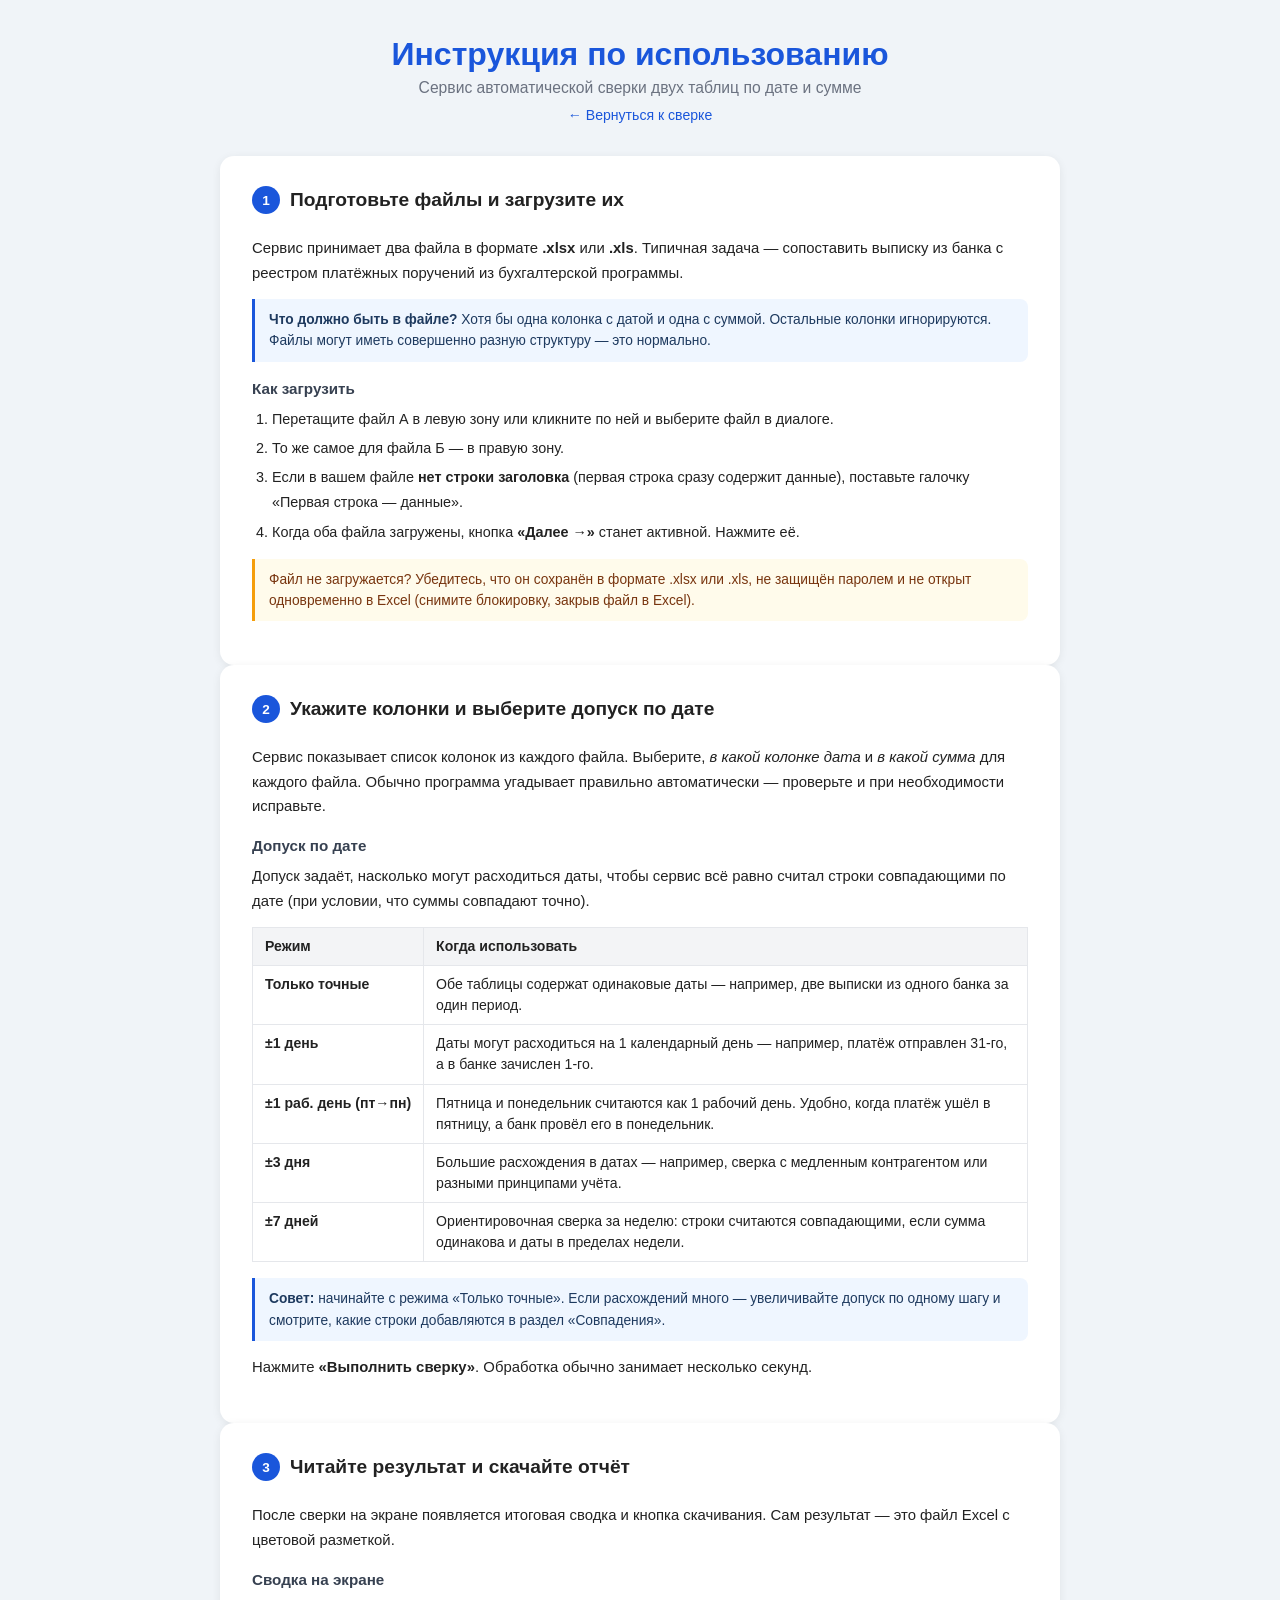
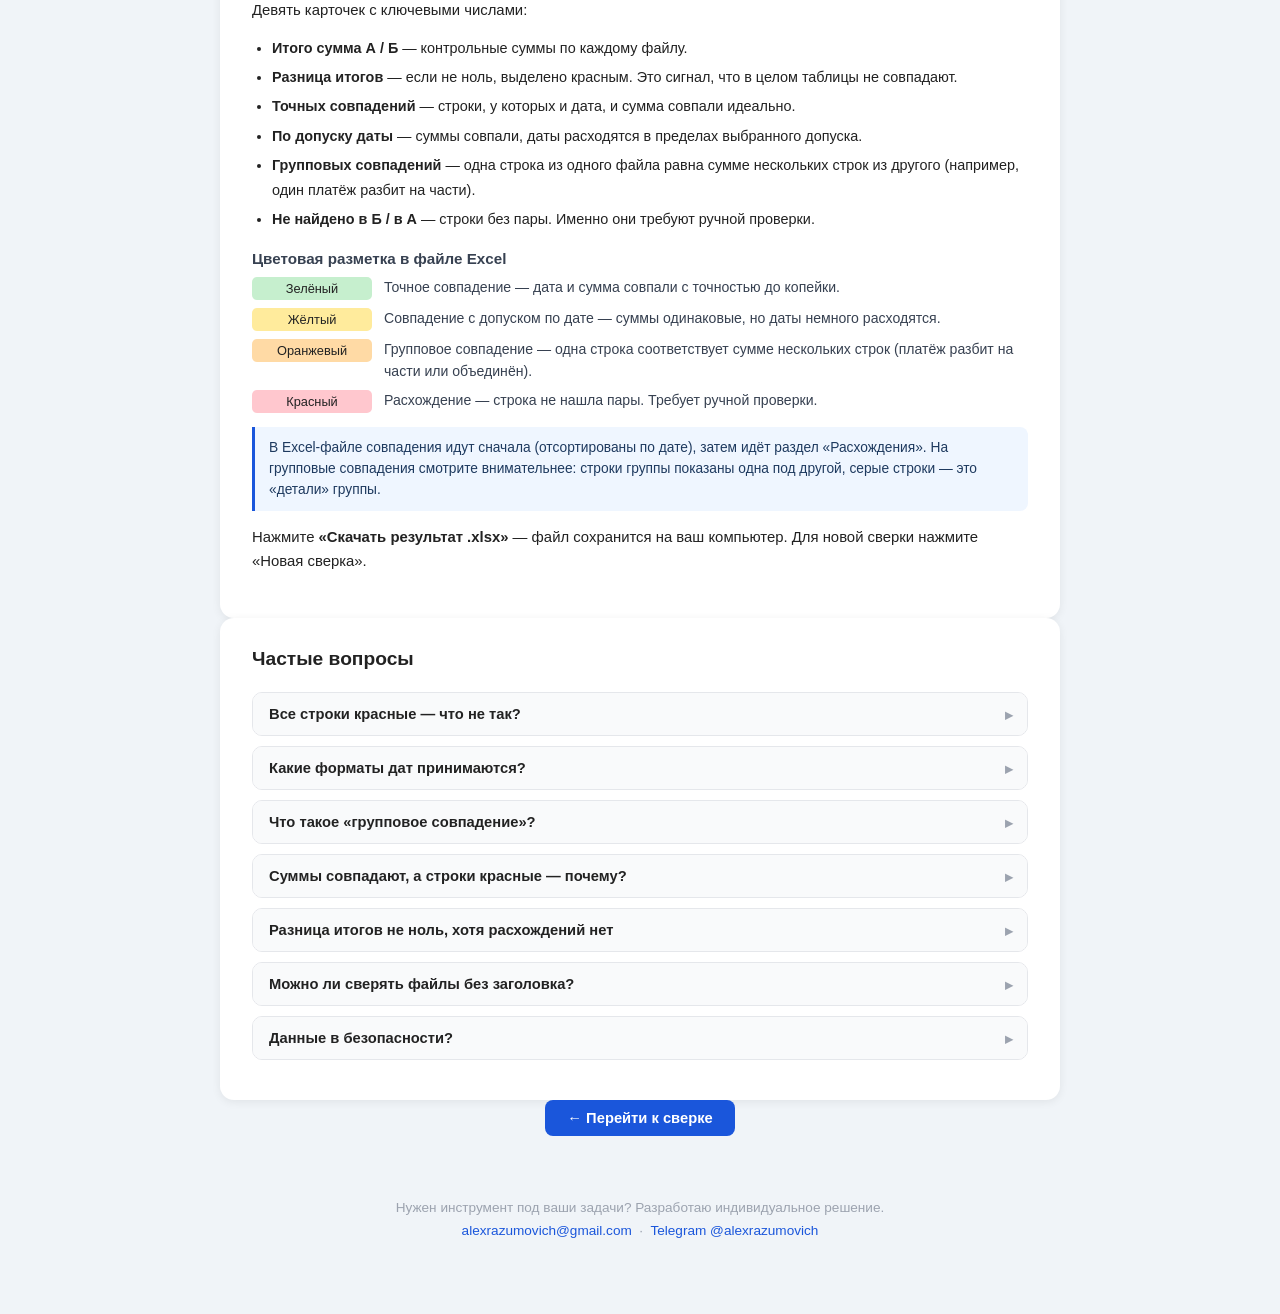
==== static/help.html @ f375e8af "Add help page with user instructions - New /help route serving static/help.html - Step-by-step guide" ====
<!DOCTYPE html>
<html lang="ru">
<head>
  <meta charset="UTF-8">
  <meta name="viewport" content="width=device-width, initial-scale=1.0">
  <title>Инструкция — Сверка документов</title>
  <link rel="stylesheet" href="/static/style.css?v=11">
</head>
<body>
<div class="container">
  <header>
    <h1>Инструкция по использованию</h1>
    <p class="subtitle">Сервис автоматической сверки двух таблиц по дате и сумме</p>
    <a href="/" class="help-back-link">← Вернуться к сверке</a>
  </header>

  <!-- Шаг 1 -->
  <section class="step help-section">
    <h2><span class="step-num">1</span> Подготовьте файлы и загрузите их</h2>

    <p class="help-p">Сервис принимает два файла в формате <strong>.xlsx</strong> или <strong>.xls</strong>. Типичная задача — сопоставить выписку из банка с реестром платёжных поручений из бухгалтерской программы.</p>

    <div class="help-tip">
      <strong>Что должно быть в файле?</strong> Хотя бы одна колонка с датой и одна с суммой. Остальные колонки игнорируются. Файлы могут иметь совершенно разную структуру — это нормально.
    </div>

    <h3 class="help-h3">Как загрузить</h3>
    <ol class="help-list">
      <li>Перетащите файл А в левую зону или кликните по ней и выберите файл в диалоге.</li>
      <li>То же самое для файла Б — в правую зону.</li>
      <li>Если в вашем файле <strong>нет строки заголовка</strong> (первая строка сразу содержит данные), поставьте галочку «Первая строка — данные».</li>
      <li>Когда оба файла загружены, кнопка <strong>«Далее →»</strong> станет активной. Нажмите её.</li>
    </ol>

    <div class="help-tip warn">
      Файл не загружается? Убедитесь, что он сохранён в формате .xlsx или .xls, не защищён паролем и не открыт одновременно в Excel (снимите блокировку, закрыв файл в Excel).
    </div>
  </section>

  <!-- Шаг 2 -->
  <section class="step help-section">
    <h2><span class="step-num">2</span> Укажите колонки и выберите допуск по дате</h2>

    <p class="help-p">Сервис показывает список колонок из каждого файла. Выберите, <em>в какой колонке дата</em> и <em>в какой сумма</em> для каждого файла. Обычно программа угадывает правильно автоматически — проверьте и при необходимости исправьте.</p>

    <h3 class="help-h3">Допуск по дате</h3>
    <p class="help-p">Допуск задаёт, насколько могут расходиться даты, чтобы сервис всё равно считал строки совпадающими по дате (при условии, что суммы совпадают точно).</p>

    <table class="help-table">
      <thead>
        <tr><th>Режим</th><th>Когда использовать</th></tr>
      </thead>
      <tbody>
        <tr>
          <td><strong>Только точные</strong></td>
          <td>Обе таблицы содержат одинаковые даты — например, две выписки из одного банка за один период.</td>
        </tr>
        <tr>
          <td><strong>±1 день</strong></td>
          <td>Даты могут расходиться на 1 календарный день — например, платёж отправлен 31-го, а в банке зачислен 1-го.</td>
        </tr>
        <tr>
          <td><strong>±1 раб. день (пт→пн)</strong></td>
          <td>Пятница и понедельник считаются как 1 рабочий день. Удобно, когда платёж ушёл в пятницу, а банк провёл его в понедельник.</td>
        </tr>
        <tr>
          <td><strong>±3 дня</strong></td>
          <td>Большие расхождения в датах — например, сверка с медленным контрагентом или разными принципами учёта.</td>
        </tr>
        <tr>
          <td><strong>±7 дней</strong></td>
          <td>Ориентировочная сверка за неделю: строки считаются совпадающими, если сумма одинакова и даты в пределах недели.</td>
        </tr>
      </tbody>
    </table>

    <div class="help-tip">
      <strong>Совет:</strong> начинайте с режима «Только точные». Если расхождений много — увеличивайте допуск по одному шагу и смотрите, какие строки добавляются в раздел «Совпадения».
    </div>

    <p class="help-p">Нажмите <strong>«Выполнить сверку»</strong>. Обработка обычно занимает несколько секунд.</p>
  </section>

  <!-- Шаг 3 -->
  <section class="step help-section">
    <h2><span class="step-num">3</span> Читайте результат и скачайте отчёт</h2>

    <p class="help-p">После сверки на экране появляется итоговая сводка и кнопка скачивания. Сам результат — это файл Excel с цветовой разметкой.</p>

    <h3 class="help-h3">Сводка на экране</h3>
    <p class="help-p">Девять карточек с ключевыми числами:</p>
    <ul class="help-list">
      <li><strong>Итого сумма А / Б</strong> — контрольные суммы по каждому файлу.</li>
      <li><strong>Разница итогов</strong> — если не ноль, выделено красным. Это сигнал, что в целом таблицы не совпадают.</li>
      <li><strong>Точных совпадений</strong> — строки, у которых и дата, и сумма совпали идеально.</li>
      <li><strong>По допуску даты</strong> — суммы совпали, даты расходятся в пределах выбранного допуска.</li>
      <li><strong>Групповых совпадений</strong> — одна строка из одного файла равна сумме нескольких строк из другого (например, один платёж разбит на части).</li>
      <li><strong>Не найдено в Б / в А</strong> — строки без пары. Именно они требуют ручной проверки.</li>
    </ul>

    <h3 class="help-h3">Цветовая разметка в файле Excel</h3>
    <div class="legend help-legend">
      <div class="help-legend-item">
        <span class="leg green">Зелёный</span>
        <span class="help-legend-text">Точное совпадение — дата и сумма совпали с точностью до копейки.</span>
      </div>
      <div class="help-legend-item">
        <span class="leg yellow">Жёлтый</span>
        <span class="help-legend-text">Совпадение с допуском по дате — суммы одинаковые, но даты немного расходятся.</span>
      </div>
      <div class="help-legend-item">
        <span class="leg orange">Оранжевый</span>
        <span class="help-legend-text">Групповое совпадение — одна строка соответствует сумме нескольких строк (платёж разбит на части или объединён).</span>
      </div>
      <div class="help-legend-item">
        <span class="leg red">Красный</span>
        <span class="help-legend-text">Расхождение — строка не нашла пары. Требует ручной проверки.</span>
      </div>
    </div>

    <div class="help-tip">
      В Excel-файле совпадения идут сначала (отсортированы по дате), затем идёт раздел «Расхождения». На групповые совпадения смотрите внимательнее: строки группы показаны одна под другой, серые строки — это «детали» группы.
    </div>

    <p class="help-p">Нажмите <strong>«Скачать результат .xlsx»</strong> — файл сохранится на ваш компьютер. Для новой сверки нажмите «Новая сверка».</p>
  </section>

  <!-- FAQ -->
  <section class="step help-section">
    <h2>Частые вопросы</h2>

    <div class="faq-item">
      <div class="faq-q">Все строки красные — что не так?</div>
      <div class="faq-a">Скорее всего, выбрана неверная колонка даты или суммы на шаге 2. Нажмите «← Назад» и проверьте выбор. Также убедитесь, что форматы дат в файлах поддерживаются (см. ниже).</div>
    </div>

    <div class="faq-item">
      <div class="faq-q">Какие форматы дат принимаются?</div>
      <div class="faq-a">
        Сервис распознаёт большинство распространённых форматов:
        <ul class="help-list" style="margin-top: 8px;">
          <li>Стандартные даты Excel (ячейка с форматом «Дата»)</li>
          <li><code>01.07.2025</code> — день.месяц.год</li>
          <li><code>1.07</code> или <code>1.7</code> — день.месяц, год берётся текущий</li>
          <li><code>3 мар</code>, <code>03 марта</code>, <code>3 марта 2025</code> — русские названия месяцев</li>
        </ul>
        Если даты не распознаются — попробуйте открыть файл в Excel и сохранить ячейки с датами в формате «Дата» (не «Текст»).
      </div>
    </div>

    <div class="faq-item">
      <div class="faq-q">Что такое «групповое совпадение»?</div>
      <div class="faq-a">Это случай, когда одна строка в файле А равна сумме нескольких строк в файле Б (или наоборот). Например: в банковской выписке один платёж на 15 000 ₽, а в бухгалтерии он разбит на три строки: 5 000 + 7 000 + 3 000. Сервис найдёт такую комбинацию автоматически (если строк в группе не более 5).</div>
    </div>

    <div class="faq-item">
      <div class="faq-q">Суммы совпадают, а строки красные — почему?</div>
      <div class="faq-a">Дата не совпала. Попробуйте увеличить допуск по дате (шаг 2) или проверьте, правильно ли выбрана колонка даты. Если даты в файлах записаны в разных форматах — убедитесь, что сервис их корректно распознал.</div>
    </div>

    <div class="faq-item">
      <div class="faq-q">Разница итогов не ноль, хотя расхождений нет</div>
      <div class="faq-a">Такое возможно, если в одном из файлов есть строки, которые не вошли в сверку из-за нераспознанных дат или сумм. Откройте исходный файл, найдите пустые или нестандартные ячейки и исправьте их.</div>
    </div>

    <div class="faq-item">
      <div class="faq-q">Можно ли сверять файлы без заголовка?</div>
      <div class="faq-a">Да. На шаге 1 поставьте галочку «Первая строка — данные» под соответствующим файлом. Колонки будут называться «Колонка 1», «Колонка 2» и т.д. — выберите нужные на шаге 2.</div>
    </div>

    <div class="faq-item">
      <div class="faq-q">Данные в безопасности?</div>
      <div class="faq-a">Файлы обрабатываются на сервере только для выполнения сверки. Результаты хранятся временно и недоступны другим пользователям по случайной ссылке. Тем не менее не загружайте файлы, содержащие персональные данные или коммерческую тайну — используйте сервис для рабочих задач на своё усмотрение.</div>
    </div>
  </section>

  <div style="text-align:center; margin-bottom: 32px;">
    <a href="/" class="btn btn-primary" style="display:inline-block; text-decoration:none;">← Перейти к сверке</a>
  </div>

</div>

<footer>
  <p>Нужен инструмент под ваши задачи? Разработаю индивидуальное решение.</p>
  <p>
    <a href="mailto:alexrazumovich@gmail.com">alexrazumovich@gmail.com</a>
    &nbsp;·&nbsp;
    <a href="https://t.me/alexrazumovich" target="_blank">Telegram @alexrazumovich</a>
  </p>
</footer>
<script>
  // FAQ toggle
  document.querySelectorAll(".faq-q").forEach(q => {
    q.addEventListener("click", () => {
      q.parentElement.classList.toggle("open");
    });
  });
</script>
</body>
</html>
---- static/style.css ----
*, *::before, *::after { box-sizing: border-box; margin: 0; padding: 0; }

body {
  font-family: -apple-system, BlinkMacSystemFont, "Segoe UI", Roboto, sans-serif;
  background: #f0f4f8;
  color: #222;
  min-height: 100vh;
  padding: 36px 16px;
}

.container {
  max-width: 840px;
  margin: 0 auto;
}

header { text-align: center; margin-bottom: 32px; }
header h1 { font-size: 2rem; color: #1a56db; margin-bottom: 6px; }
.subtitle  { color: #6b7280; font-size: 0.98rem; }

/* Steps */
.step {
  background: #fff;
  border-radius: 14px;
  padding: 30px 32px;
  box-shadow: 0 2px 10px rgba(0,0,0,0.07);
  margin-bottom: 20px;
}
.step h2 {
  font-size: 1.2rem;
  margin-bottom: 22px;
  display: flex;
  align-items: center;
  gap: 10px;
}
.step-num {
  display: inline-flex;
  align-items: center;
  justify-content: center;
  width: 28px; height: 28px;
  background: #1a56db;
  color: #fff;
  border-radius: 50%;
  font-size: 0.85rem;
  font-weight: 700;
  flex-shrink: 0;
}
.step h3 { font-size: 0.95rem; color: #374151; margin-bottom: 10px; }
.hidden { display: none !important; }

/* Upload */
.upload-row {
  display: grid;
  grid-template-columns: 1fr 1fr;
  gap: 18px;
  margin-bottom: 22px;
}
.upload-col { display: flex; flex-direction: column; gap: 8px; }

.drop-zone {
  position: relative;
  border: 2px dashed #cbd5e1;
  border-radius: 12px;
  padding: 30px 14px;
  text-align: center;
  cursor: pointer;
  transition: border-color .2s, background .2s;
  user-select: none;
}
.drop-zone.dragover {
  border-color: #1a56db;
  background: #eff6ff;
}
.drop-zone.has-file {
  border-color: #16a34a;
  background: #f0fdf4;
}

.drop-file-input { display: none; }

.drop-icon  { font-size: 2rem; margin-bottom: 6px; }
.drop-label { font-weight: 700; font-size: 1rem; }
.drop-hint  { font-size: 0.8rem; color: #9ca3af; margin-top: 4px; }
.file-name  { font-size: 0.82rem; color: #16a34a; margin-top: 8px; font-weight: 600; word-break: break-all; min-height: 18px; }

.no-header-label {
  display: flex;
  align-items: center;
  gap: 7px;
  font-size: 0.83rem;
  color: #6b7280;
  cursor: pointer;
  padding: 2px 0;
}
.no-header-label input { accent-color: #1a56db; cursor: pointer; }

/* Column mapping */
.cols-row {
  display: grid;
  grid-template-columns: 1fr 1fr;
  gap: 18px;
  margin-bottom: 20px;
}
.col-block { background: #f9fafb; border-radius: 10px; padding: 18px; }
.col-block label {
  display: block;
  font-size: 0.88rem;
  color: #374151;
  margin-bottom: 12px;
}
.col-block label:last-child { margin-bottom: 0; }
.col-block select {
  display: block;
  width: 100%;
  margin-top: 4px;
  padding: 7px 10px;
  border: 1px solid #d1d5db;
  border-radius: 7px;
  font-size: 0.88rem;
  background: #fff;
  cursor: pointer;
}
.file-label { color: #6b7280; font-weight: 400; }

/* Tolerance */
.tolerance-block {
  background: #f9fafb;
  border-radius: 10px;
  padding: 18px 20px;
  margin-bottom: 22px;
}
.tolerance-block .hint { font-size: 0.84rem; color: #6b7280; margin-bottom: 14px; }
.tol-options { display: flex; gap: 12px; flex-wrap: wrap; }
.tol-opt { display: flex; align-items: center; gap: 6px; cursor: pointer; }
.tol-opt input { cursor: pointer; accent-color: #1a56db; }
.tol-opt span  { font-size: 0.9rem; }

/* Buttons */
.btn {
  padding: 10px 22px;
  border: none;
  border-radius: 8px;
  font-size: 0.92rem;
  font-weight: 600;
  cursor: pointer;
  transition: background .15s, transform .1s;
}
.btn:active:not(:disabled) { transform: scale(0.97); }
.btn:disabled { opacity: 0.4; cursor: not-allowed; }

.btn-primary  { background: #1a56db; color: #fff; }
.btn-primary:hover:not(:disabled) { background: #1648c0; }

.btn-secondary { background: #e5e7eb; color: #374151; }
.btn-secondary:hover:not(:disabled) { background: #d1d5db; }

.btn-success  { background: #16a34a; color: #fff; }
.btn-success:hover:not(:disabled) { background: #15803d; }

.btn-row { display: flex; gap: 12px; align-items: center; }

/* Loading */
#step-loading { text-align: center; padding: 52px 20px; }
.spinner {
  width: 48px; height: 48px;
  border: 5px solid #e5e7eb;
  border-top-color: #1a56db;
  border-radius: 50%;
  animation: spin .8s linear infinite;
  margin: 0 auto 20px;
}
@keyframes spin { to { transform: rotate(360deg); } }
#loading-text { color: #6b7280; font-size: 0.95rem; }

/* Summary */
.summary-grid {
  display: grid;
  grid-template-columns: repeat(3, 1fr);
  gap: 12px;
  margin-bottom: 20px;
}
.summary-card {
  background: #f9fafb;
  border-radius: 10px;
  padding: 16px 12px;
  text-align: center;
}
.summary-card .val {
  font-size: 1.45rem;
  font-weight: 700;
  color: #111;
  margin-bottom: 4px;
  word-break: break-all;
}
.summary-card .val.ok  { color: #16a34a; }
.summary-card .val.bad { color: #dc2626; }
.summary-card .lbl { font-size: 0.78rem; color: #6b7280; }

/* Legend */
.legend { display: flex; gap: 10px; flex-wrap: wrap; margin-bottom: 14px; }
.leg { padding: 4px 12px; border-radius: 5px; font-size: 0.8rem; }
.leg.green  { background: #C6EFCE; }
.leg.yellow { background: #FFEB9C; }
.leg.orange { background: #FFDAA5; }
.leg.red    { background: #FFC7CE; }

.saved-path {
  font-size: 0.82rem;
  color: #6b7280;
  margin-bottom: 16px;
  font-family: monospace;
}

/* Error */
.error-box {
  background: #fef2f2;
  border: 1px solid #fecaca;
  border-radius: 10px;
  padding: 14px 18px;
  color: #dc2626;
  margin-top: 12px;
  font-size: 0.9rem;
}

footer {
  text-align: center;
  padding: 28px 16px 36px;
  color: #9ca3af;
  font-size: 0.85rem;
  line-height: 1.7;
}
footer a { color: #1a56db; text-decoration: none; }
footer a:hover { text-decoration: underline; }

/* Help link in header */
.help-link {
  display: inline-block;
  margin-top: 10px;
  padding: 5px 14px;
  background: #eff6ff;
  border: 1px solid #bfdbfe;
  border-radius: 20px;
  color: #1a56db;
  font-size: 0.85rem;
  font-weight: 600;
  text-decoration: none;
  transition: background .15s;
}
.help-link:hover { background: #dbeafe; }

/* Help back link */
.help-back-link {
  display: inline-block;
  margin-top: 10px;
  color: #1a56db;
  font-size: 0.88rem;
  text-decoration: none;
}
.help-back-link:hover { text-decoration: underline; }

/* Help page sections */
.help-section { margin-bottom: 0; }
.help-p { margin-bottom: 14px; font-size: 0.93rem; line-height: 1.65; }
.help-h3 { font-size: 0.97rem; font-weight: 700; color: #1e3a5f; margin: 18px 0 8px; }

.help-tip {
  background: #eff6ff;
  border-left: 3px solid #1a56db;
  border-radius: 0 8px 8px 0;
  padding: 10px 14px;
  font-size: 0.86rem;
  color: #1e3a5f;
  margin: 14px 0;
  line-height: 1.55;
}
.help-tip.warn {
  background: #fffbeb;
  border-color: #f59e0b;
  color: #78350f;
}

.help-list { padding-left: 20px; font-size: 0.9rem; line-height: 1.75; }
.help-list li { margin-bottom: 4px; }

.help-table {
  width: 100%;
  border-collapse: collapse;
  font-size: 0.88rem;
  margin: 12px 0 16px;
}
.help-table th, .help-table td {
  border: 1px solid #e5e7eb;
  padding: 8px 12px;
  vertical-align: top;
  line-height: 1.5;
}
.help-table th {
  background: #f3f4f6;
  font-weight: 700;
  text-align: left;
}
.help-table td:first-child { white-space: nowrap; }

/* Help legend */
.help-legend { flex-direction: column; gap: 8px; }
.help-legend-item { display: flex; align-items: flex-start; gap: 12px; }
.help-legend-item .leg { flex-shrink: 0; min-width: 120px; text-align: center; }
.help-legend-text { font-size: 0.88rem; line-height: 1.5; color: #374151; }

/* FAQ */
.faq-item {
  border: 1px solid #e5e7eb;
  border-radius: 10px;
  margin-bottom: 10px;
  overflow: hidden;
}
.faq-q {
  padding: 13px 16px;
  font-weight: 600;
  font-size: 0.92rem;
  cursor: pointer;
  background: #f9fafb;
  user-select: none;
  position: relative;
  padding-right: 36px;
}
.faq-q::after {
  content: "▸";
  position: absolute;
  right: 14px;
  top: 50%;
  transform: translateY(-50%);
  color: #9ca3af;
  transition: transform .2s;
}
.faq-item.open .faq-q::after { transform: translateY(-50%) rotate(90deg); }
.faq-a {
  display: none;
  padding: 12px 16px;
  font-size: 0.88rem;
  line-height: 1.65;
  color: #374151;
  border-top: 1px solid #e5e7eb;
  background: #fff;
}
.faq-item.open .faq-a { display: block; }

@media (max-width: 580px) {
  .upload-row, .cols-row, .summary-grid { grid-template-columns: 1fr; }
  .tol-options { flex-direction: column; }
  .help-legend-item .leg { min-width: 90px; }
}
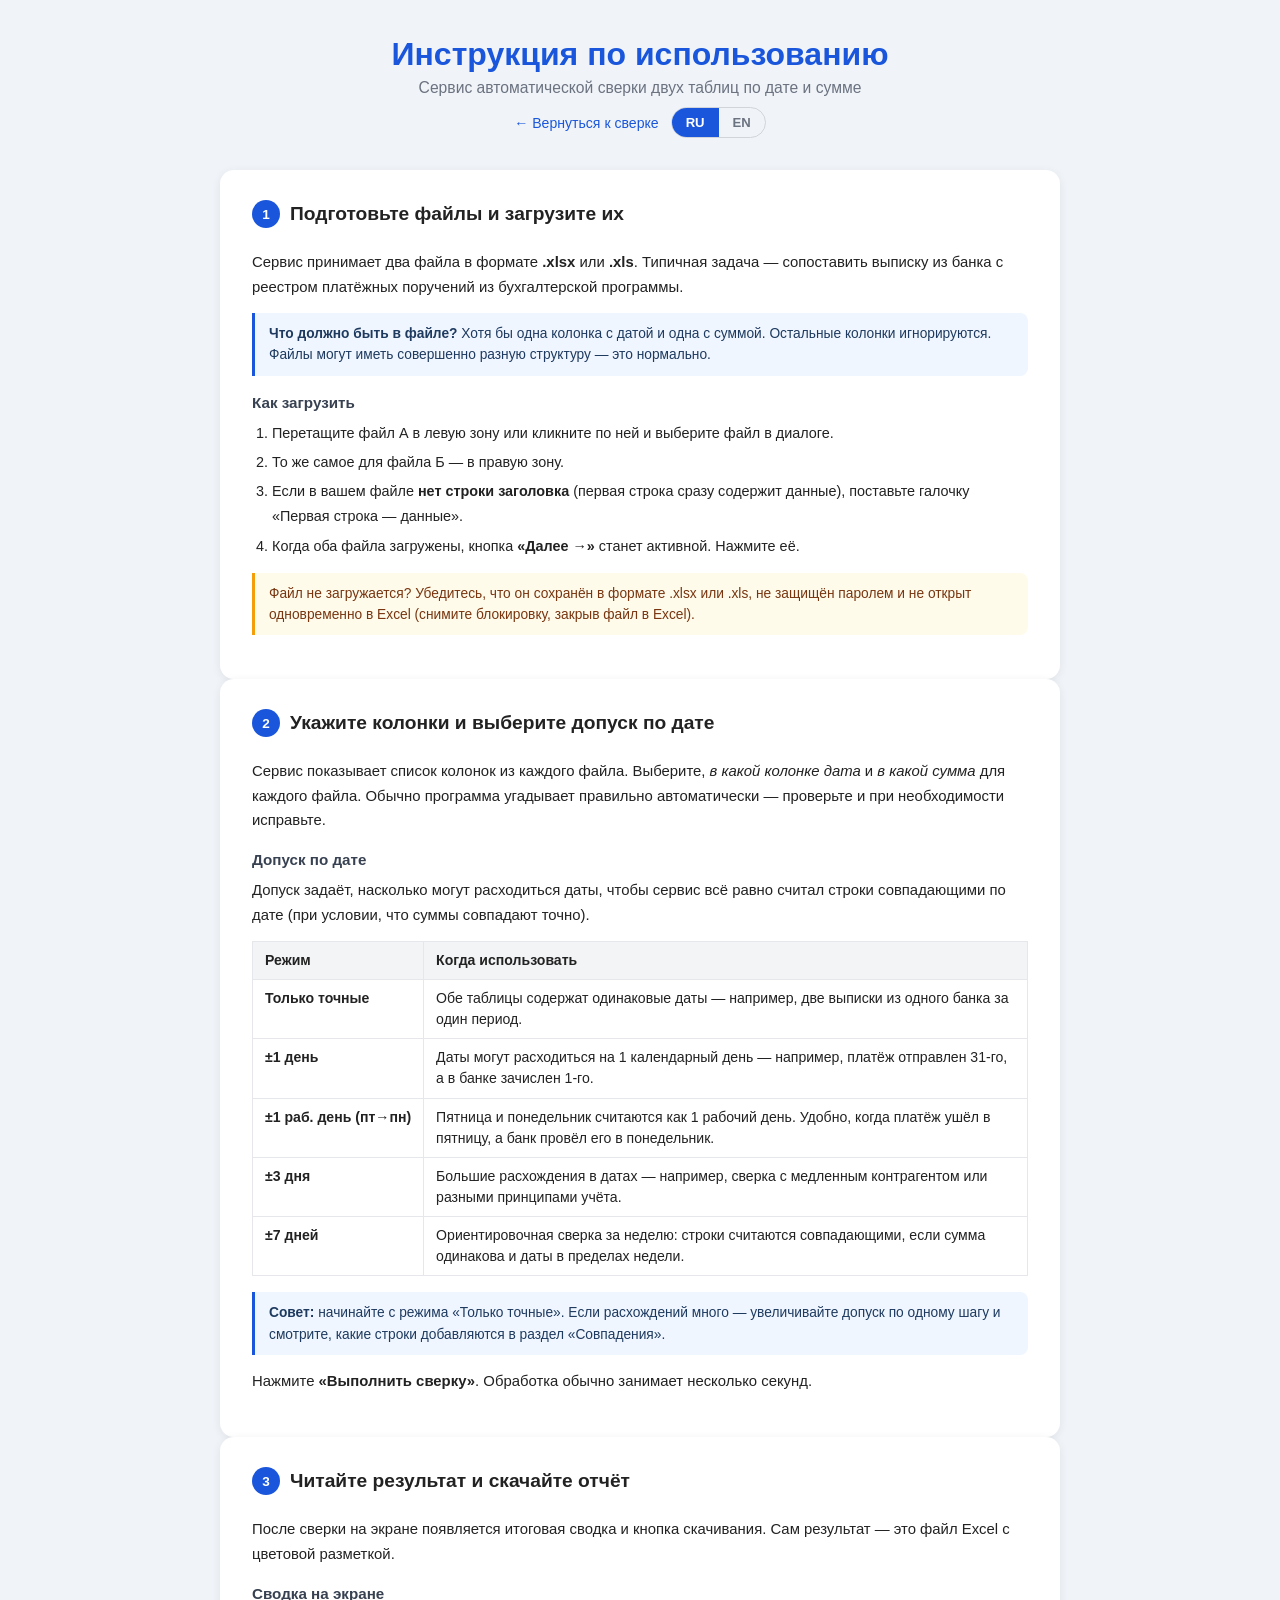
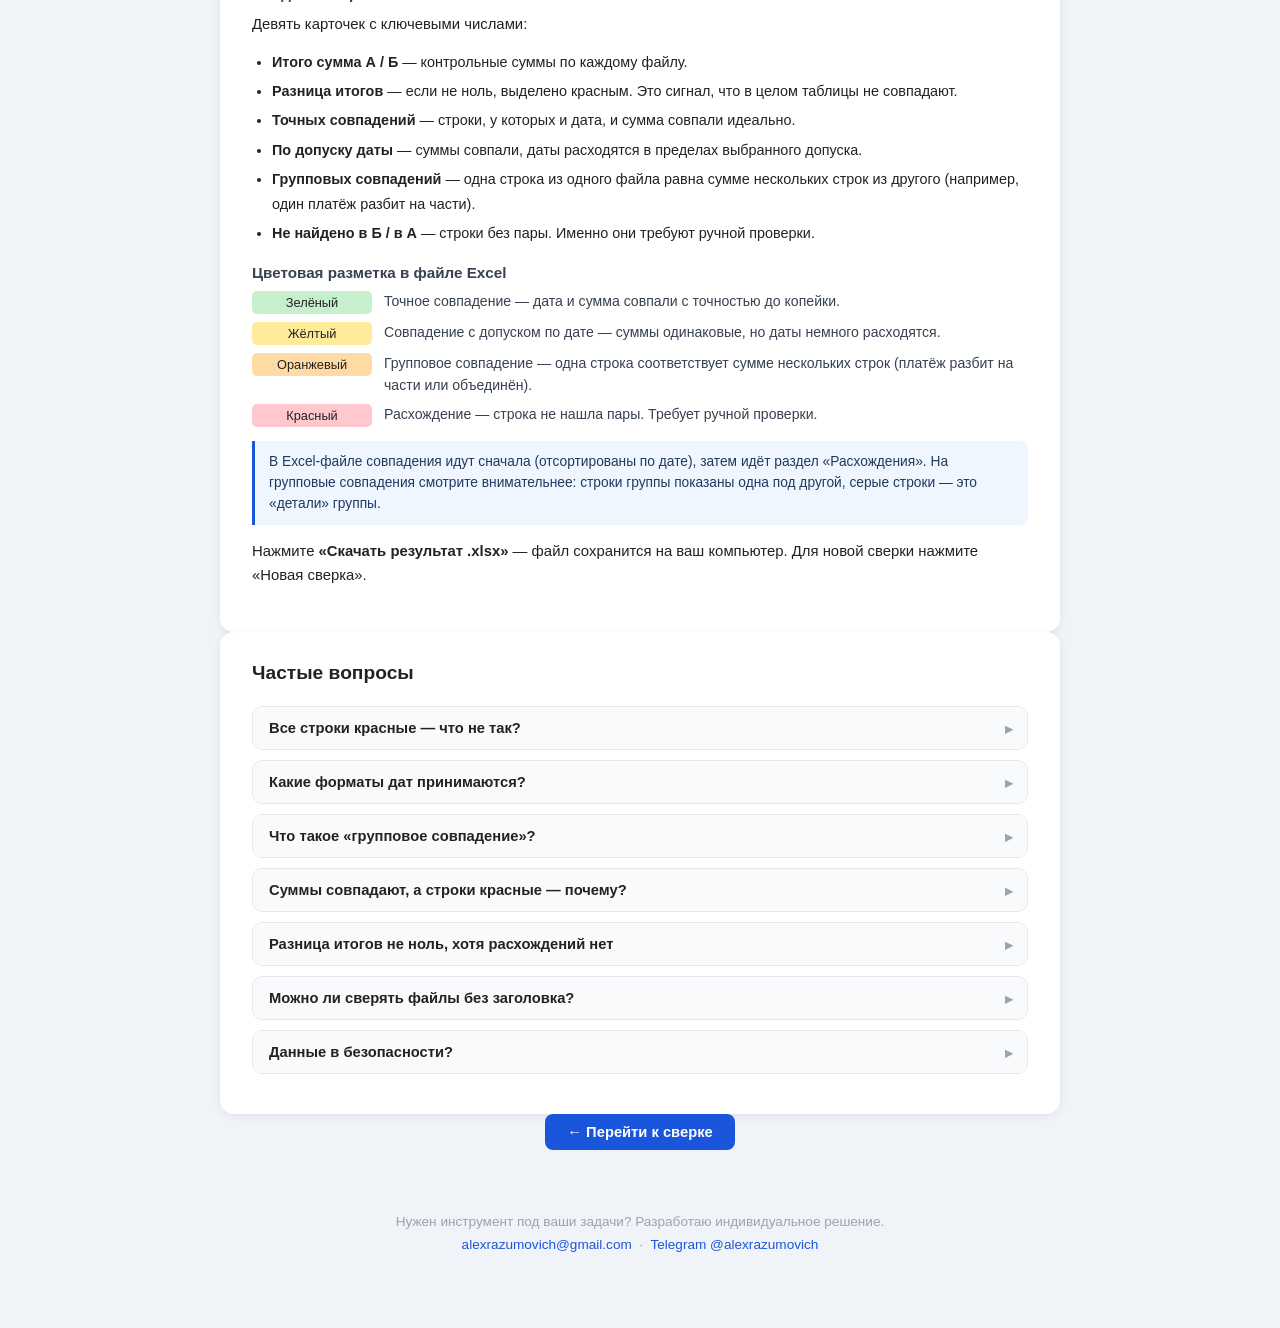
==== commit 0881a80b: "Add English language support (RU/EN switcher) - New routes: /en (English main), /en/help (English in" ====
--- a/static/help.html
+++ b/static/help.html
@@ -4,14 +4,20 @@
   <meta charset="UTF-8">
   <meta name="viewport" content="width=device-width, initial-scale=1.0">
   <title>Инструкция — Сверка документов</title>
-  <link rel="stylesheet" href="/static/style.css?v=11">
+  <link rel="stylesheet" href="/static/style.css?v=12">
 </head>
 <body>
 <div class="container">
   <header>
     <h1>Инструкция по использованию</h1>
     <p class="subtitle">Сервис автоматической сверки двух таблиц по дате и сумме</p>
-    <a href="/" class="help-back-link">← Вернуться к сверке</a>
+    <div class="header-nav">
+      <a href="/" class="help-back-link">← Вернуться к сверке</a>
+      <div class="lang-switcher">
+        <span class="lang-active">RU</span>
+        <a href="/en/help">EN</a>
+      </div>
+    </div>
   </header>
 
   <!-- Шаг 1 -->
--- a/static/style.css
+++ b/static/style.css
@@ -231,10 +231,43 @@
 footer a { color: #1a56db; text-decoration: none; }
 footer a:hover { text-decoration: underline; }
 
+/* Header nav row (lang switcher + help link) */
+.header-nav {
+  display: flex;
+  align-items: center;
+  justify-content: center;
+  gap: 12px;
+  margin-top: 10px;
+  flex-wrap: wrap;
+}
+
+/* Language switcher */
+.lang-switcher {
+  display: inline-flex;
+  border: 1px solid #d1d5db;
+  border-radius: 20px;
+  overflow: hidden;
+  font-size: 0.82rem;
+  font-weight: 600;
+}
+.lang-switcher a,
+.lang-switcher .lang-active {
+  padding: 4px 14px;
+  text-decoration: none;
+  color: #6b7280;
+  transition: background .15s;
+  line-height: 1.6;
+}
+.lang-switcher a:hover { background: #f3f4f6; }
+.lang-switcher .lang-active {
+  background: #1a56db;
+  color: #fff;
+  cursor: default;
+}
+
 /* Help link in header */
 .help-link {
   display: inline-block;
-  margin-top: 10px;
   padding: 5px 14px;
   background: #eff6ff;
   border: 1px solid #bfdbfe;
@@ -249,8 +282,6 @@
 
 /* Help back link */
 .help-back-link {
-  display: inline-block;
-  margin-top: 10px;
   color: #1a56db;
   font-size: 0.88rem;
   text-decoration: none;
